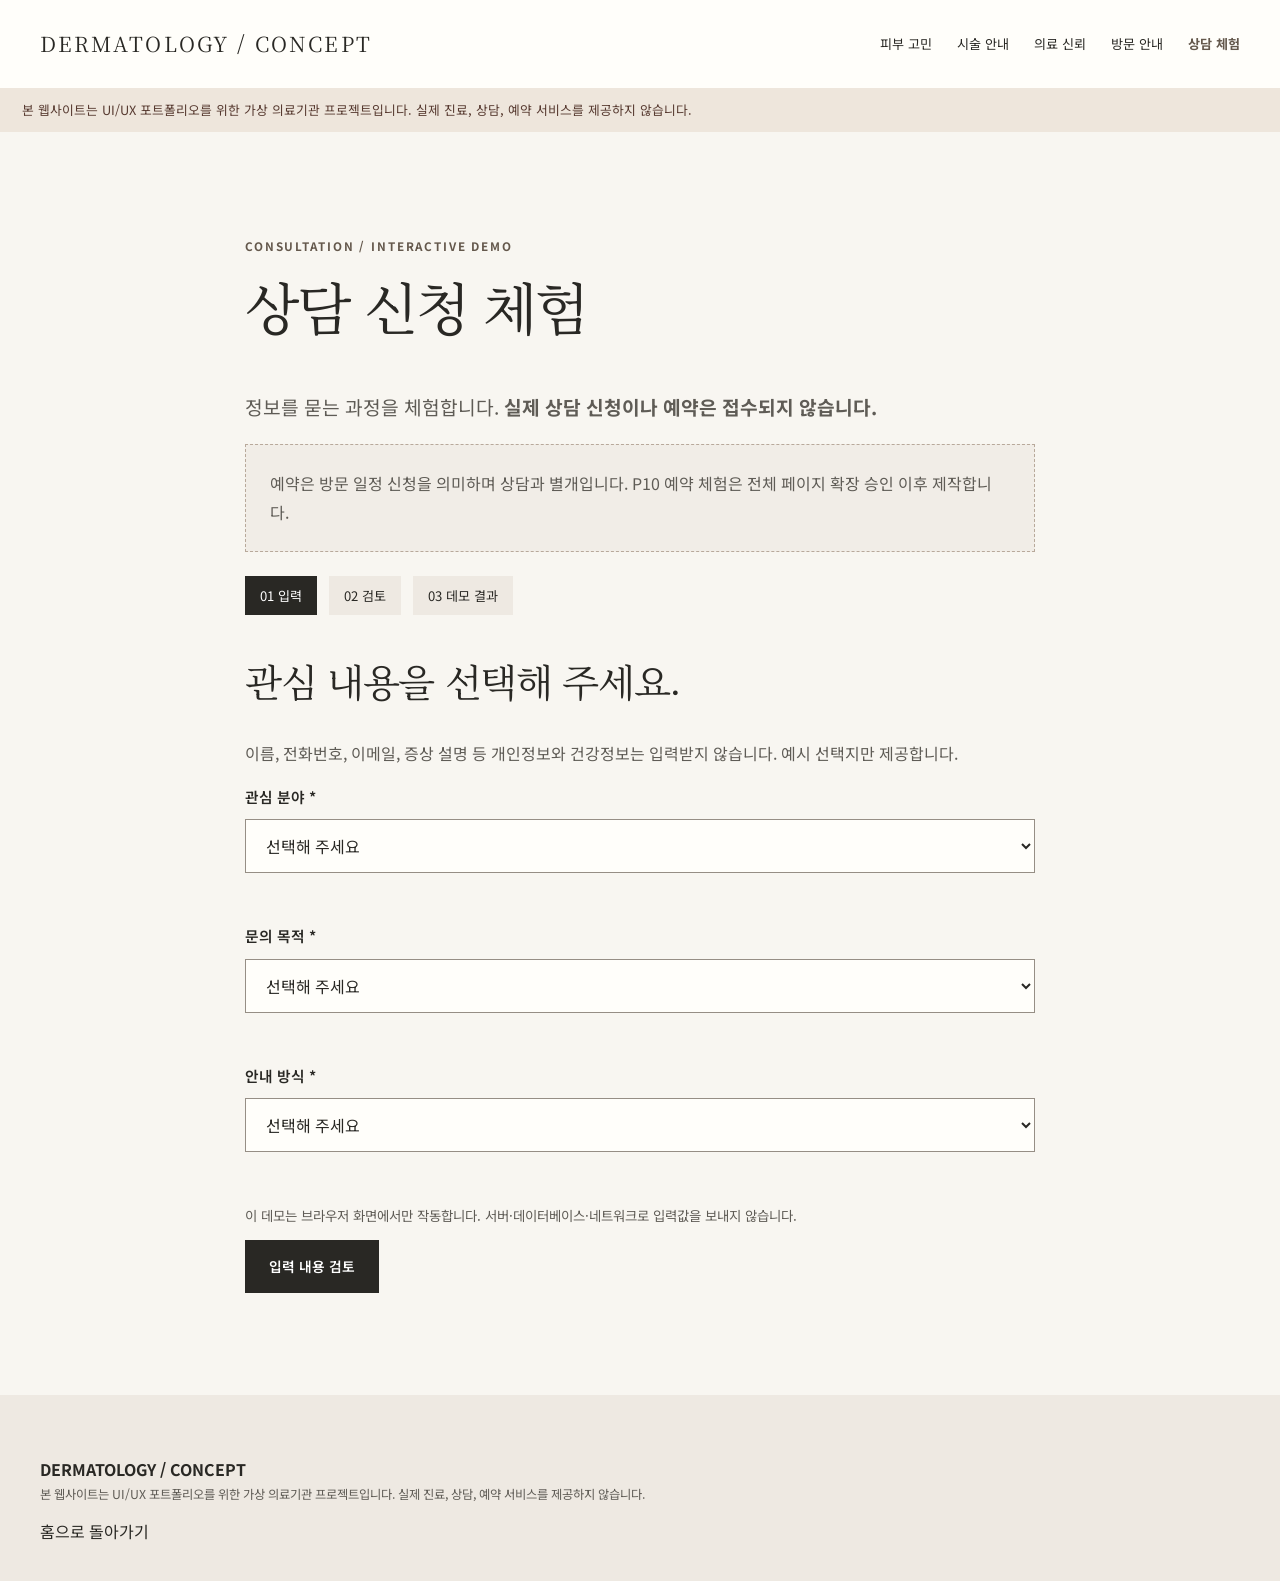
==== pages/consultation.html @ d123d35b "Add files via upload" ====
<!doctype html><html lang="ko"><head><meta charset="utf-8"><meta name="viewport" content="width=device-width,initial-scale=1"><meta name="description" content="실제 개인정보를 수집하지 않는 가상 피부과 상담 신청 UX 데모."><title>상담 신청 체험 | Dermatology Concept</title><link rel="stylesheet" href="../styles/tokens.css"><link rel="stylesheet" href="../styles/base.css"><link rel="stylesheet" href="../styles/components.css"><link rel="stylesheet" href="../styles/responsive.css"></head><body><a class="sr-only" href="#main">본문 바로가기</a><header class="site-header"><div class="container header-inner"><a class="wordmark" href="../index.html">DERMATOLOGY / CONCEPT</a><button class="menu-toggle" aria-expanded="false" aria-controls="main-nav">메뉴</button><nav id="main-nav" class="nav-list" aria-label="주 메뉴"><a href="../index.html#concerns">피부 고민</a><a href="../index.html#treatments">시술 안내</a><a href="treatment.html">의료 신뢰</a><a href="../index.html#visit">방문 안내</a><a href="consultation.html" aria-current="page">상담 체험</a></nav></div></header><div class="disclosure">본 웹사이트는 UI/UX 포트폴리오를 위한 가상 의료기관 프로젝트입니다. 실제 진료, 상담, 예약 서비스를 제공하지 않습니다.</div><main id="main"><section class="section"><div class="container form-shell"><p class="eyebrow">Consultation / Interactive demo</p><h1 id="flow-heading" tabindex="-1">상담 신청 체험</h1><p class="lead">정보를 묻는 과정을 체험합니다. <strong>실제 상담 신청이나 예약은 접수되지 않습니다.</strong></p><div class="placeholder" id="reservation-note">예약은 방문 일정 신청을 의미하며 상담과 별개입니다. P10 예약 체험은 전체 페이지 확장 승인 이후 제작합니다.</div><div class="progress" aria-label="진행 단계"><span data-progress class="active">01 입력</span><span data-progress>02 검토</span><span data-progress>03 데모 결과</span></div>
<section id="step-input" aria-labelledby="input-title"><h2 id="input-title">관심 내용을 선택해 주세요.</h2><p>이름, 전화번호, 이메일, 증상 설명 등 개인정보와 건강정보는 입력받지 않습니다. 예시 선택지만 제공합니다.</p><div id="form-alert" class="form-alert hidden" role="alert">필수 선택 항목을 확인해 주세요. 입력 오류를 수정한 후 다시 검토할 수 있습니다.</div><form id="demo-form" novalidate><div class="field"><label for="concern">관심 분야 <span aria-hidden="true">*</span></label><select id="concern" name="concern" required aria-describedby="error-concern"><option value="">선택해 주세요</option><option value="texture">피부 결에 대한 일반 정보</option><option value="tone">피부 톤에 대한 일반 정보</option><option value="care">관리 절차에 대한 일반 정보</option></select><span class="field-error" id="error-concern" aria-live="polite"></span></div><div class="field"><label for="goal">문의 목적 <span aria-hidden="true">*</span></label><select id="goal" name="goal" required aria-describedby="error-goal"><option value="">선택해 주세요</option><option value="information">정보 탐색</option><option value="process">진행 절차 이해</option><option value="comparison">안내 내용 비교</option></select><span class="field-error" id="error-goal" aria-live="polite"></span></div><div class="field"><label for="channel">안내 방식 <span aria-hidden="true">*</span></label><select id="channel" name="channel" required aria-describedby="error-channel"><option value="">선택해 주세요</option><option value="onscreen">화면 내 안내 예시</option><option value="checklist">체크리스트 예시</option></select><span class="field-error" id="error-channel" aria-live="polite"></span></div><p class="note">이 데모는 브라우저 화면에서만 작동합니다. 서버·데이터베이스·네트워크로 입력값을 보내지 않습니다.</p><button class="btn" type="submit">입력 내용 검토</button></form></section>
<section id="step-review" class="hidden" aria-labelledby="review-title"><h2 id="review-title">입력 내용 검토</h2><p>아래 선택값을 확인해 주세요. 실제 전송이나 접수는 이루어지지 않습니다.</p><dl><div class="review-row"><dt>관심 분야</dt><dd id="review-concern"></dd></div><div class="review-row"><dt>문의 목적</dt><dd id="review-goal"></dd></div><div class="review-row"><dt>안내 방식</dt><dd id="review-channel"></dd></div></dl><div class="button-row"><button class="btn btn-outline" type="button" id="edit">입력 수정</button><button class="btn" type="button" id="complete">데모 결과 보기</button></div></section>
<section id="step-result" class="hidden" aria-labelledby="result-title"><div class="status-result"><p class="eyebrow">Demo complete / Not submitted</p><h2 id="result-title">상담 신청 흐름 체험이 완료되었습니다.</h2><p><strong>실제 상담이나 예약은 접수되지 않았습니다.</strong> 입력한 예시 선택값은 저장하거나 전송하지 않았습니다.</p><div class="button-row"><button class="btn btn-outline" type="button" id="retry">다시 체험하기</button><a class="btn" href="treatment.html#faq">시술 정보 FAQ 보기</a></div></div></section></div></section></main><footer class="site-footer"><div class="container"><strong>DERMATOLOGY / CONCEPT</strong><p class="legal">본 웹사이트는 UI/UX 포트폴리오를 위한 가상 의료기관 프로젝트입니다. 실제 진료, 상담, 예약 서비스를 제공하지 않습니다.</p><a href="../index.html">홈으로 돌아가기</a></div></footer><script src="../scripts/navigation.js" defer></script><script src="../scripts/consultation-demo.js" defer></script></body></html>
---- styles/tokens.css ----
/* UX-001 design system v0.2 — proposal, not approved brand tokens */
:root{--ivory:#f8f6f1;--paper:#fffefa;--warm:#eee9e2;--taupe:#b7a99a;--ink:#292824;--muted:#5f5c56;--accent:#64584c;--line:#dcd5cb;--error:#8d352f;--success:#345c48;--focus:#255c83;--font-body:'Noto Sans KR','Apple SD Gothic Neo','Malgun Gothic',sans-serif;--font-display:'Noto Serif KR','Nanum Myeongjo',serif;--s1:4px;--s2:8px;--s3:12px;--s4:16px;--s6:24px;--s8:32px;--s12:48px;--s16:64px;--s24:96px;--container:1200px;--radius:3px;--shadow:0 15px 45px #2928240a}
---- styles/base.css ----
@import url('https://fonts.googleapis.com/css2?family=Noto+Sans+KR:wght@400;500;600;700&family=Noto+Serif+KR:wght@400;500&display=swap');
*,*::before,*::after{box-sizing:border-box}html{scroll-behavior:smooth}body{margin:0;background:var(--ivory);color:var(--ink);font:400 16px/1.8 var(--font-body);overflow-wrap:anywhere}img{max-width:100%;height:auto}a{color:inherit;text-decoration:none}a:hover{text-decoration:underline}button,input,select{font:inherit}button{cursor:pointer}button:disabled{opacity:.45;cursor:not-allowed}h1,h2,h3,p{margin-top:0}h1,h2{font-family:var(--font-display);font-weight:400;line-height:1.35;letter-spacing:-.035em}h1{font-size:clamp(2.4rem,4.4vw,4.6rem)}h2{font-size:clamp(1.9rem,3vw,3.1rem)}h3{font-size:1.18rem}p{color:var(--muted)}:focus-visible{outline:3px solid var(--focus);outline-offset:4px}.sr-only{position:absolute;width:1px;height:1px;overflow:hidden;clip:rect(0,0,0,0);white-space:nowrap}.container{width:min(calc(100% - 64px),var(--container));margin-inline:auto}.section{padding:clamp(68px,8vw,120px) 0}.eyebrow{font-size:.73rem;letter-spacing:.16em;text-transform:uppercase;color:var(--accent);font-weight:700}.lead{font-size:clamp(1rem,1.5vw,1.2rem);max-width:58ch}.note{font-size:.84rem}.legal{font-size:.77rem;line-height:1.7}.muted{color:var(--muted)}.disclosure{background:#eee6dc;color:#573a30;padding:12px 22px;font-size:.8rem;line-height:1.6}.site-footer{background:var(--warm);padding:60px 0 35px}.site-footer .footer-inner{display:grid;grid-template-columns:1fr 1fr;gap:32px}.site-footer nav{display:flex;flex-wrap:wrap;gap:14px;align-content:start}.site-footer small{grid-column:1/-1;color:var(--muted)}
---- styles/components.css ----
.site-header{background:var(--paper);position:relative;z-index:5}.header-inner{min-height:88px;display:flex;align-items:center;justify-content:space-between;gap:24px}.wordmark{font-family:var(--font-display);font-size:1.3rem;letter-spacing:.1em}.nav-list{display:flex;align-items:center;gap:25px}.nav-list a{font-size:.82rem;white-space:nowrap}.nav-list a:last-child{color:var(--accent);font-weight:700}.menu-toggle{display:none;border:1px solid var(--line);padding:9px 15px;background:transparent}.button-row{display:flex;flex-wrap:wrap;gap:12px}.btn{display:inline-flex;align-items:center;justify-content:center;min-height:50px;padding:13px 23px;background:var(--ink);border:1px solid var(--ink);color:white;font-size:.86rem;font-weight:600;text-align:center;transition:background .2s}.btn:hover{background:var(--accent);color:white;text-decoration:none}.btn-outline{background:transparent;color:var(--ink)}.btn-outline:hover{background:var(--warm);color:var(--ink)}.btn-text{background:none;color:var(--ink);border:0;border-bottom:1px solid var(--ink);padding:8px 0;min-height:0}.hero{padding:90px 0 80px}.hero-grid{display:grid;grid-template-columns:1fr 1.03fr;align-items:center;gap:clamp(30px,6vw,100px)}.hero p{max-width:48ch}.editorial{min-height:490px;background:linear-gradient(140deg,#ddd5c9 0%,#eee9e1 50%,#c8b9a9 100%);position:relative;overflow:hidden}.editorial::before{content:'';position:absolute;width:55%;height:80%;left:27%;bottom:-23%;border-radius:50% 50% 0 0;background:linear-gradient(125deg,#c7b5a5,#f3e8d8);filter:blur(3px)}.editorial::after{content:'IMAGE CONCEPT · NOT FINAL';position:absolute;bottom:20px;left:22px;letter-spacing:.14em;font-size:10px;color:#5e544b}.editorial-small{min-height:240px}.grid-3{display:grid;grid-template-columns:repeat(3,minmax(0,1fr));gap:22px}.card{background:var(--paper);padding:36px 30px;min-height:235px;border:1px solid var(--line)}.card .index{font-size:.72rem;color:var(--accent);letter-spacing:.1em}.card h3{font-family:var(--font-display);font-size:1.35rem;font-weight:400;margin:25px 0 10px}.card a{font-size:.84rem;border-bottom:1px solid currentColor}.split{display:grid;grid-template-columns:1fr 1fr;gap:70px;align-items:center}.tone{background:var(--warm)}.thin-rule{border:0;border-top:1px solid var(--line);margin:0}.medical-layout{display:grid;grid-template-columns:minmax(0,1fr) 250px;gap:60px;align-items:start}.medical-section{padding:38px 0;border-bottom:1px solid var(--line)}.medical-section h2{font-size:clamp(1.6rem,2.4vw,2.1rem)}.medical-section p{max-width:72ch}.medical-aside{position:sticky;top:24px;padding:28px;background:var(--warm)}.medical-aside a{display:block;font-size:.82rem;padding:6px 0}.risk{border-left:4px solid var(--error);padding:18px 24px;background:#f4e9e5}.placeholder{border:1px dashed #b8a99b;background:#f1ede7;padding:24px;color:var(--muted)}.faq-item{border-bottom:1px solid var(--line)}.faq-item summary{cursor:pointer;padding:20px 0;font-weight:600}.faq-item p{padding-bottom:20px}.form-shell{max-width:790px;margin:auto}.progress{display:flex;gap:12px;flex-wrap:wrap;margin:24px 0 40px}.progress span{font-size:.82rem;padding:8px 15px;background:var(--warm)}.progress .active{background:var(--ink);color:white}.field{display:grid;gap:9px;margin-bottom:25px}.field label{font-size:.92rem;font-weight:600}.field select{width:100%;min-height:54px;padding:12px 16px;border:1px solid #968e85;background:var(--paper);color:var(--ink)}.field select[aria-invalid=true]{border:2px solid var(--error)}.field-error{color:var(--error);font-size:.84rem;min-height:1.2em}.form-alert{padding:16px 20px;border-left:4px solid var(--error);background:#f6eae6;color:#632f29;margin-bottom:25px}.review-row{display:grid;grid-template-columns:140px 1fr;gap:20px;padding:18px 0;border-bottom:1px solid var(--line)}.review-row dt{color:var(--muted)}.review-row dd{margin:0;font-weight:600}.status-result{padding:36px;background:var(--paper);border:1px solid var(--line)}.hidden{display:none!important}
---- styles/responsive.css ----
@media(max-width:1050px){.nav-list{gap:12px}.nav-list a{font-size:.74rem}.hero-grid{gap:35px}.medical-layout{grid-template-columns:minmax(0,1fr) 210px;gap:30px}}@media(max-width:800px){.menu-toggle{display:block}.nav-list{display:none;position:absolute;left:0;right:0;top:100%;padding:20px max(24px,5vw) 30px;background:var(--paper);box-shadow:var(--shadow);flex-direction:column;align-items:stretch;gap:0}.nav-list.is-open{display:flex}.nav-list a{font-size:1rem;padding:12px 0;border-bottom:1px solid var(--line)}.header-inner{min-height:72px}.hero-grid,.split{grid-template-columns:1fr;gap:35px}.hero{padding:65px 0}.editorial{min-height:350px}.grid-3{grid-template-columns:1fr 1fr}.medical-layout{grid-template-columns:1fr}.medical-aside{position:static;order:-1}.site-footer .footer-inner{grid-template-columns:1fr}}@media(max-width:500px){.container{width:calc(100% - 40px)}.section{padding:65px 0}.hero{padding:48px 0}.editorial{min-height:270px}.grid-3{grid-template-columns:1fr}.card{min-height:0;padding:28px 24px}.button-row{flex-direction:column;align-items:stretch}.button-row .btn{width:100%}.review-row{grid-template-columns:1fr;gap:3px}.site-footer{padding:48px 0 30px}.wordmark{font-size:1.03rem}.medical-section{padding:30px 0}.disclosure{padding:12px 20px}}@media(max-width:350px){.container{width:calc(100% - 32px)}.wordmark{font-size:.93rem}.btn{padding:12px 14px}}@media(prefers-reduced-motion:reduce){html{scroll-behavior:auto}*{transition:none!important}}
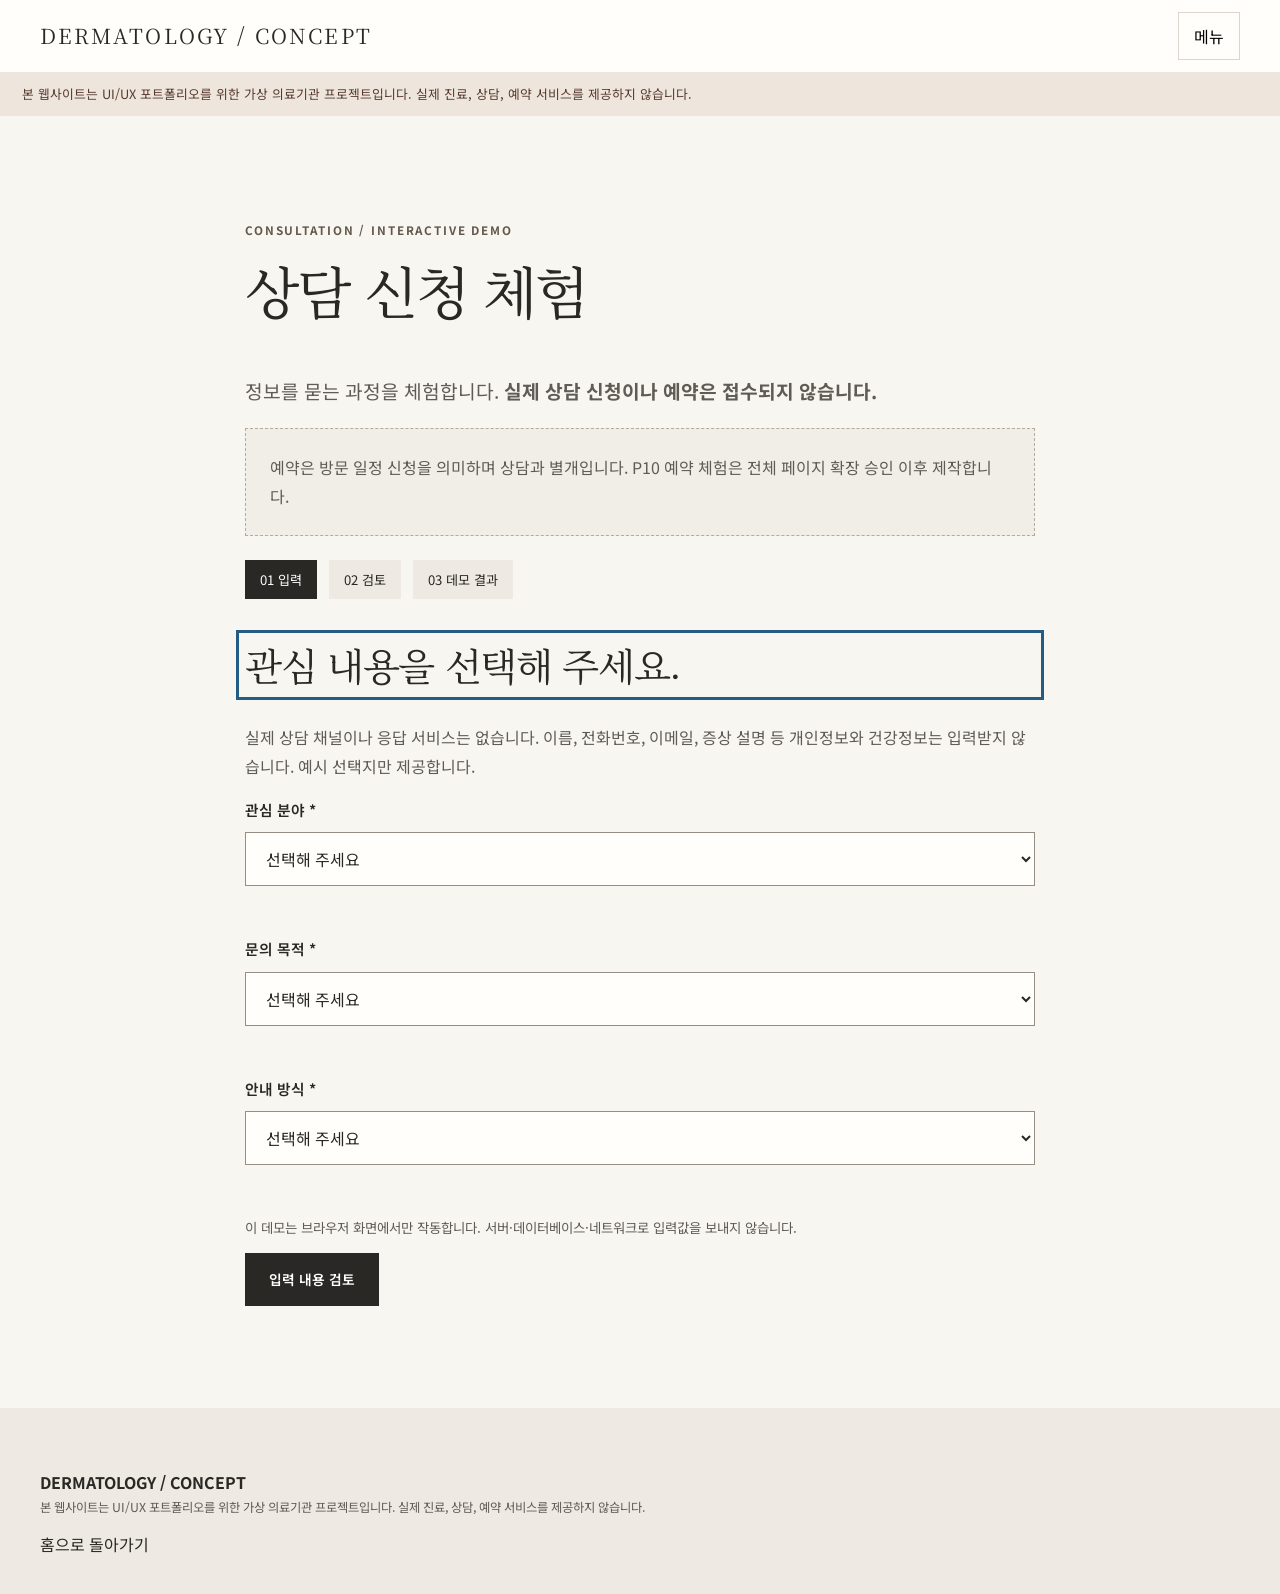
==== commit c8687e59: "UX-001-R04: v0.2.1 responsive and accessible design prototype" ====
--- a/pages/consultation.html
+++ b/pages/consultation.html
@@ -1,4 +1,4 @@
-<!doctype html><html lang="ko"><head><meta charset="utf-8"><meta name="viewport" content="width=device-width,initial-scale=1"><meta name="description" content="실제 개인정보를 수집하지 않는 가상 피부과 상담 신청 UX 데모."><title>상담 신청 체험 | Dermatology Concept</title><link rel="stylesheet" href="../styles/tokens.css"><link rel="stylesheet" href="../styles/base.css"><link rel="stylesheet" href="../styles/components.css"><link rel="stylesheet" href="../styles/responsive.css"></head><body><a class="sr-only" href="#main">본문 바로가기</a><header class="site-header"><div class="container header-inner"><a class="wordmark" href="../index.html">DERMATOLOGY / CONCEPT</a><button class="menu-toggle" aria-expanded="false" aria-controls="main-nav">메뉴</button><nav id="main-nav" class="nav-list" aria-label="주 메뉴"><a href="../index.html#concerns">피부 고민</a><a href="../index.html#treatments">시술 안내</a><a href="treatment.html">의료 신뢰</a><a href="../index.html#visit">방문 안내</a><a href="consultation.html" aria-current="page">상담 체험</a></nav></div></header><div class="disclosure">본 웹사이트는 UI/UX 포트폴리오를 위한 가상 의료기관 프로젝트입니다. 실제 진료, 상담, 예약 서비스를 제공하지 않습니다.</div><main id="main"><section class="section"><div class="container form-shell"><p class="eyebrow">Consultation / Interactive demo</p><h1 id="flow-heading" tabindex="-1">상담 신청 체험</h1><p class="lead">정보를 묻는 과정을 체험합니다. <strong>실제 상담 신청이나 예약은 접수되지 않습니다.</strong></p><div class="placeholder" id="reservation-note">예약은 방문 일정 신청을 의미하며 상담과 별개입니다. P10 예약 체험은 전체 페이지 확장 승인 이후 제작합니다.</div><div class="progress" aria-label="진행 단계"><span data-progress class="active">01 입력</span><span data-progress>02 검토</span><span data-progress>03 데모 결과</span></div>
-<section id="step-input" aria-labelledby="input-title"><h2 id="input-title">관심 내용을 선택해 주세요.</h2><p>이름, 전화번호, 이메일, 증상 설명 등 개인정보와 건강정보는 입력받지 않습니다. 예시 선택지만 제공합니다.</p><div id="form-alert" class="form-alert hidden" role="alert">필수 선택 항목을 확인해 주세요. 입력 오류를 수정한 후 다시 검토할 수 있습니다.</div><form id="demo-form" novalidate><div class="field"><label for="concern">관심 분야 <span aria-hidden="true">*</span></label><select id="concern" name="concern" required aria-describedby="error-concern"><option value="">선택해 주세요</option><option value="texture">피부 결에 대한 일반 정보</option><option value="tone">피부 톤에 대한 일반 정보</option><option value="care">관리 절차에 대한 일반 정보</option></select><span class="field-error" id="error-concern" aria-live="polite"></span></div><div class="field"><label for="goal">문의 목적 <span aria-hidden="true">*</span></label><select id="goal" name="goal" required aria-describedby="error-goal"><option value="">선택해 주세요</option><option value="information">정보 탐색</option><option value="process">진행 절차 이해</option><option value="comparison">안내 내용 비교</option></select><span class="field-error" id="error-goal" aria-live="polite"></span></div><div class="field"><label for="channel">안내 방식 <span aria-hidden="true">*</span></label><select id="channel" name="channel" required aria-describedby="error-channel"><option value="">선택해 주세요</option><option value="onscreen">화면 내 안내 예시</option><option value="checklist">체크리스트 예시</option></select><span class="field-error" id="error-channel" aria-live="polite"></span></div><p class="note">이 데모는 브라우저 화면에서만 작동합니다. 서버·데이터베이스·네트워크로 입력값을 보내지 않습니다.</p><button class="btn" type="submit">입력 내용 검토</button></form></section>
-<section id="step-review" class="hidden" aria-labelledby="review-title"><h2 id="review-title">입력 내용 검토</h2><p>아래 선택값을 확인해 주세요. 실제 전송이나 접수는 이루어지지 않습니다.</p><dl><div class="review-row"><dt>관심 분야</dt><dd id="review-concern"></dd></div><div class="review-row"><dt>문의 목적</dt><dd id="review-goal"></dd></div><div class="review-row"><dt>안내 방식</dt><dd id="review-channel"></dd></div></dl><div class="button-row"><button class="btn btn-outline" type="button" id="edit">입력 수정</button><button class="btn" type="button" id="complete">데모 결과 보기</button></div></section>
-<section id="step-result" class="hidden" aria-labelledby="result-title"><div class="status-result"><p class="eyebrow">Demo complete / Not submitted</p><h2 id="result-title">상담 신청 흐름 체험이 완료되었습니다.</h2><p><strong>실제 상담이나 예약은 접수되지 않았습니다.</strong> 입력한 예시 선택값은 저장하거나 전송하지 않았습니다.</p><div class="button-row"><button class="btn btn-outline" type="button" id="retry">다시 체험하기</button><a class="btn" href="treatment.html#faq">시술 정보 FAQ 보기</a></div></div></section></div></section></main><footer class="site-footer"><div class="container"><strong>DERMATOLOGY / CONCEPT</strong><p class="legal">본 웹사이트는 UI/UX 포트폴리오를 위한 가상 의료기관 프로젝트입니다. 실제 진료, 상담, 예약 서비스를 제공하지 않습니다.</p><a href="../index.html">홈으로 돌아가기</a></div></footer><script src="../scripts/navigation.js" defer></script><script src="../scripts/consultation-demo.js" defer></script></body></html>
+<!doctype html><html lang="ko"><head><meta charset="utf-8"><meta name="viewport" content="width=device-width,initial-scale=1"><meta name="description" content="실제 개인정보를 수집하지 않는 가상 피부과 상담 신청 UX 데모."><title>상담 신청 체험 | Dermatology Concept</title><link rel="stylesheet" href="../styles/tokens.css"><link rel="stylesheet" href="../styles/base.css"><link rel="stylesheet" href="../styles/components.css"><link rel="stylesheet" href="../styles/responsive.css"></head><body><a class="sr-only" href="#main">본문 바로가기</a><header class="site-header"><div class="container header-inner"><a class="wordmark" href="../index.html">DERMATOLOGY / CONCEPT</a><button class="menu-toggle" type="button" aria-expanded="false" aria-controls="main-nav" aria-label="전체 메뉴 열기 또는 닫기">메뉴</button><nav id="main-nav" class="nav-list" aria-label="주 메뉴"><a href="../index.html#concerns">피부 고민</a><a href="../index.html#treatments">시술 안내</a><a href="treatment.html">의료 신뢰</a><a href="../index.html#visit">방문 안내</a><a href="consultation.html" aria-current="page">상담 체험</a></nav></div></header><div class="disclosure">본 웹사이트는 UI/UX 포트폴리오를 위한 가상 의료기관 프로젝트입니다. 실제 진료, 상담, 예약 서비스를 제공하지 않습니다.</div><main id="main"><section class="section"><div class="container form-shell"><p class="eyebrow">Consultation / Interactive demo</p><h1 id="flow-heading" tabindex="-1">상담 신청 체험</h1><p class="lead">정보를 묻는 과정을 체험합니다. <strong>실제 상담 신청이나 예약은 접수되지 않습니다.</strong></p><div class="placeholder" id="reservation-note">예약은 방문 일정 신청을 의미하며 상담과 별개입니다. P10 예약 체험은 전체 페이지 확장 승인 이후 제작합니다.</div><div class="progress" aria-label="진행 단계"><span data-progress class="active">01 입력</span><span data-progress>02 검토</span><span data-progress>03 데모 결과</span></div>
+<section id="step-input" aria-labelledby="input-title"><h2 id="input-title" tabindex="-1">관심 내용을 선택해 주세요.</h2><p>실제 상담 채널이나 응답 서비스는 없습니다. 이름, 전화번호, 이메일, 증상 설명 등 개인정보와 건강정보는 입력받지 않습니다. 예시 선택지만 제공합니다.</p><div id="form-alert" class="form-alert hidden" role="alert">필수 선택 항목을 확인해 주세요. 입력 오류를 수정한 후 다시 검토할 수 있습니다.</div><form id="demo-form" novalidate><div class="field"><label for="concern">관심 분야 <span aria-hidden="true">*</span></label><select id="concern" name="concern" required aria-describedby="error-concern"><option value="">선택해 주세요</option><option value="texture">피부 결에 대한 일반 정보</option><option value="tone">피부 톤에 대한 일반 정보</option><option value="care">관리 절차에 대한 일반 정보</option></select><span class="field-error" id="error-concern" aria-live="polite"></span></div><div class="field"><label for="goal">문의 목적 <span aria-hidden="true">*</span></label><select id="goal" name="goal" required aria-describedby="error-goal"><option value="">선택해 주세요</option><option value="information">정보 탐색</option><option value="process">진행 절차 이해</option><option value="comparison">안내 내용 비교</option></select><span class="field-error" id="error-goal" aria-live="polite"></span></div><div class="field"><label for="channel">안내 방식 <span aria-hidden="true">*</span></label><select id="channel" name="channel" required aria-describedby="error-channel"><option value="">선택해 주세요</option><option value="onscreen">화면 내 안내 예시</option><option value="checklist">체크리스트 예시</option></select><span class="field-error" id="error-channel" aria-live="polite"></span></div><p class="note">이 데모는 브라우저 화면에서만 작동합니다. 서버·데이터베이스·네트워크로 입력값을 보내지 않습니다.</p><button class="btn" type="submit">입력 내용 검토</button></form></section>
+<section id="step-review" class="hidden" aria-labelledby="review-title"><h2 id="review-title" tabindex="-1">입력 내용 검토</h2><p>아래 선택값을 확인해 주세요. 실제 전송이나 접수는 이루어지지 않습니다.</p><dl><div class="review-row"><dt>관심 분야</dt><dd id="review-concern"></dd></div><div class="review-row"><dt>문의 목적</dt><dd id="review-goal"></dd></div><div class="review-row"><dt>안내 방식</dt><dd id="review-channel"></dd></div></dl><div class="button-row"><button class="btn btn-outline" type="button" id="edit">입력 수정</button><button class="btn" type="button" id="complete">데모 결과 보기</button></div></section>
+<section id="step-result" class="hidden" aria-labelledby="result-title"><div class="status-result"><p class="eyebrow">Demo complete / Not submitted</p><h2 id="result-title" tabindex="-1">상담 신청 흐름 체험이 완료되었습니다.</h2><p><strong>실제 상담이나 예약은 접수되지 않았습니다.</strong> 입력한 예시 선택값은 저장하거나 전송하지 않았습니다.</p><div class="button-row"><button class="btn btn-outline" type="button" id="retry">다시 체험하기</button><a class="btn" href="treatment.html#faq">시술 정보 FAQ 보기</a></div></div></section></div></section></main><footer class="site-footer"><div class="container"><strong>DERMATOLOGY / CONCEPT</strong><p class="legal">본 웹사이트는 UI/UX 포트폴리오를 위한 가상 의료기관 프로젝트입니다. 실제 진료, 상담, 예약 서비스를 제공하지 않습니다.</p><a href="../index.html">홈으로 돌아가기</a></div></footer><script src="../scripts/navigation.js" defer></script><script src="../scripts/consultation-demo.js" defer></script></body></html>
--- a/styles/components.css
+++ b/styles/components.css
@@ -1 +1,18 @@
 .site-header{background:var(--paper);position:relative;z-index:5}.header-inner{min-height:88px;display:flex;align-items:center;justify-content:space-between;gap:24px}.wordmark{font-family:var(--font-display);font-size:1.3rem;letter-spacing:.1em}.nav-list{display:flex;align-items:center;gap:25px}.nav-list a{font-size:.82rem;white-space:nowrap}.nav-list a:last-child{color:var(--accent);font-weight:700}.menu-toggle{display:none;border:1px solid var(--line);padding:9px 15px;background:transparent}.button-row{display:flex;flex-wrap:wrap;gap:12px}.btn{display:inline-flex;align-items:center;justify-content:center;min-height:50px;padding:13px 23px;background:var(--ink);border:1px solid var(--ink);color:white;font-size:.86rem;font-weight:600;text-align:center;transition:background .2s}.btn:hover{background:var(--accent);color:white;text-decoration:none}.btn-outline{background:transparent;color:var(--ink)}.btn-outline:hover{background:var(--warm);color:var(--ink)}.btn-text{background:none;color:var(--ink);border:0;border-bottom:1px solid var(--ink);padding:8px 0;min-height:0}.hero{padding:90px 0 80px}.hero-grid{display:grid;grid-template-columns:1fr 1.03fr;align-items:center;gap:clamp(30px,6vw,100px)}.hero p{max-width:48ch}.editorial{min-height:490px;background:linear-gradient(140deg,#ddd5c9 0%,#eee9e1 50%,#c8b9a9 100%);position:relative;overflow:hidden}.editorial::before{content:'';position:absolute;width:55%;height:80%;left:27%;bottom:-23%;border-radius:50% 50% 0 0;background:linear-gradient(125deg,#c7b5a5,#f3e8d8);filter:blur(3px)}.editorial::after{content:'IMAGE CONCEPT · NOT FINAL';position:absolute;bottom:20px;left:22px;letter-spacing:.14em;font-size:10px;color:#5e544b}.editorial-small{min-height:240px}.grid-3{display:grid;grid-template-columns:repeat(3,minmax(0,1fr));gap:22px}.card{background:var(--paper);padding:36px 30px;min-height:235px;border:1px solid var(--line)}.card .index{font-size:.72rem;color:var(--accent);letter-spacing:.1em}.card h3{font-family:var(--font-display);font-size:1.35rem;font-weight:400;margin:25px 0 10px}.card a{font-size:.84rem;border-bottom:1px solid currentColor}.split{display:grid;grid-template-columns:1fr 1fr;gap:70px;align-items:center}.tone{background:var(--warm)}.thin-rule{border:0;border-top:1px solid var(--line);margin:0}.medical-layout{display:grid;grid-template-columns:minmax(0,1fr) 250px;gap:60px;align-items:start}.medical-section{padding:38px 0;border-bottom:1px solid var(--line)}.medical-section h2{font-size:clamp(1.6rem,2.4vw,2.1rem)}.medical-section p{max-width:72ch}.medical-aside{position:sticky;top:24px;padding:28px;background:var(--warm)}.medical-aside a{display:block;font-size:.82rem;padding:6px 0}.risk{border-left:4px solid var(--error);padding:18px 24px;background:#f4e9e5}.placeholder{border:1px dashed #b8a99b;background:#f1ede7;padding:24px;color:var(--muted)}.faq-item{border-bottom:1px solid var(--line)}.faq-item summary{cursor:pointer;padding:20px 0;font-weight:600}.faq-item p{padding-bottom:20px}.form-shell{max-width:790px;margin:auto}.progress{display:flex;gap:12px;flex-wrap:wrap;margin:24px 0 40px}.progress span{font-size:.82rem;padding:8px 15px;background:var(--warm)}.progress .active{background:var(--ink);color:white}.field{display:grid;gap:9px;margin-bottom:25px}.field label{font-size:.92rem;font-weight:600}.field select{width:100%;min-height:54px;padding:12px 16px;border:1px solid #968e85;background:var(--paper);color:var(--ink)}.field select[aria-invalid=true]{border:2px solid var(--error)}.field-error{color:var(--error);font-size:.84rem;min-height:1.2em}.form-alert{padding:16px 20px;border-left:4px solid var(--error);background:#f6eae6;color:#632f29;margin-bottom:25px}.review-row{display:grid;grid-template-columns:140px 1fr;gap:20px;padding:18px 0;border-bottom:1px solid var(--line)}.review-row dt{color:var(--muted)}.review-row dd{margin:0;font-weight:600}.status-result{padding:36px;background:var(--paper);border:1px solid var(--line)}.hidden{display:none!important}
+
+/* R04 v0.2.1: editable original editorial assets; not actual clinic or treatment photos. */
+.editorial-photo{position:relative;margin:0;min-width:0;overflow:hidden;background:var(--warm);aspect-ratio:1.05}
+.editorial-photo img{display:block;width:100%;height:100%;object-fit:cover}
+.editorial-photo figcaption{position:absolute;right:16px;bottom:14px;left:16px;padding:8px 10px;background:rgba(255,254,250,.9);font-size:.69rem;line-height:1.45;color:var(--ink)}
+.editorial-photo--wide{aspect-ratio:2.4}
+[id^="step-"]>h2:focus{outline:3px solid var(--focus);outline-offset:6px}
+@media(max-width:800px){.editorial-photo{aspect-ratio:1.25}.editorial-photo--wide{aspect-ratio:1.8}}
+@media(max-width:500px){.editorial-photo{aspect-ratio:1}.editorial-photo--wide{aspect-ratio:1.4}.editorial-photo figcaption{font-size:.65rem}}
+/* Explicit sizing for interactive elements in the preview browser and CSS embedding. */
+.btn{box-sizing:border-box}
+
+/* Desktop hero preserves Korean word boundaries. */
+.hero h1{font-size:clamp(2.35rem,3.3vw,3.3rem);word-break:keep-all}
+.trust-grid{display:grid;grid-template-columns:minmax(0,1.2fr) minmax(0,.8fr);gap:clamp(30px,5vw,80px);align-items:center}
+.trust-grid .editorial-photo{aspect-ratio:1.35}
+@media(max-width:800px){.trust-grid{grid-template-columns:minmax(0,1fr)}.trust-grid .editorial-photo{aspect-ratio:1.8}}
--- a/styles/responsive.css
+++ b/styles/responsive.css
@@ -1 +1,11 @@
 @media(max-width:1050px){.nav-list{gap:12px}.nav-list a{font-size:.74rem}.hero-grid{gap:35px}.medical-layout{grid-template-columns:minmax(0,1fr) 210px;gap:30px}}@media(max-width:800px){.menu-toggle{display:block}.nav-list{display:none;position:absolute;left:0;right:0;top:100%;padding:20px max(24px,5vw) 30px;background:var(--paper);box-shadow:var(--shadow);flex-direction:column;align-items:stretch;gap:0}.nav-list.is-open{display:flex}.nav-list a{font-size:1rem;padding:12px 0;border-bottom:1px solid var(--line)}.header-inner{min-height:72px}.hero-grid,.split{grid-template-columns:1fr;gap:35px}.hero{padding:65px 0}.editorial{min-height:350px}.grid-3{grid-template-columns:1fr 1fr}.medical-layout{grid-template-columns:1fr}.medical-aside{position:static;order:-1}.site-footer .footer-inner{grid-template-columns:1fr}}@media(max-width:500px){.container{width:calc(100% - 40px)}.section{padding:65px 0}.hero{padding:48px 0}.editorial{min-height:270px}.grid-3{grid-template-columns:1fr}.card{min-height:0;padding:28px 24px}.button-row{flex-direction:column;align-items:stretch}.button-row .btn{width:100%}.review-row{grid-template-columns:1fr;gap:3px}.site-footer{padding:48px 0 30px}.wordmark{font-size:1.03rem}.medical-section{padding:30px 0}.disclosure{padding:12px 20px}}@media(max-width:350px){.container{width:calc(100% - 32px)}.wordmark{font-size:.93rem}.btn{padding:12px 14px}}@media(prefers-reduced-motion:reduce){html{scroll-behavior:auto}*{transition:none!important}}
+
+/* Narrow reflow: prevent the long English draft wordmark from forcing horizontal scroll. */
+.wordmark{overflow-wrap:anywhere;min-width:0}
+.header-inner{min-width:0}
+@media(max-width:430px){.header-inner{gap:10px}.menu-toggle{flex-shrink:0;min-width:64px;min-height:44px}.wordmark{font-size:clamp(.73rem,3.55vw,1rem);letter-spacing:.025em}}
+@media(max-width:350px){.nav-list{max-height:calc(100dvh - 68px);overflow-y:auto}.progress{gap:5px}.progress span{font-size:.72rem;padding:8px 7px}}
+@media(max-width:800px){.hero-grid,.split,.medical-layout{grid-template-columns:minmax(0,1fr)}.hero-grid>*,.split>*,.medical-layout>*,.button-row{min-width:0}}
+@media(max-width:500px){.button-row{width:100%}.button-row .btn{min-width:0;max-width:100%;white-space:normal;overflow-wrap:anywhere}}
+/* Early navigation collapse allows extreme text enlargement at intermediate widths. */
+@media(max-width:1350px){.menu-toggle{display:block}.nav-list{display:none;position:absolute;left:0;right:0;top:100%;padding:20px max(24px,5vw) 30px;background:var(--paper);box-shadow:var(--shadow);flex-direction:column;align-items:stretch;gap:0}.nav-list.is-open{display:flex}.nav-list a{font-size:1rem;white-space:normal;padding:12px 0;border-bottom:1px solid var(--line)}.header-inner{min-height:72px}}
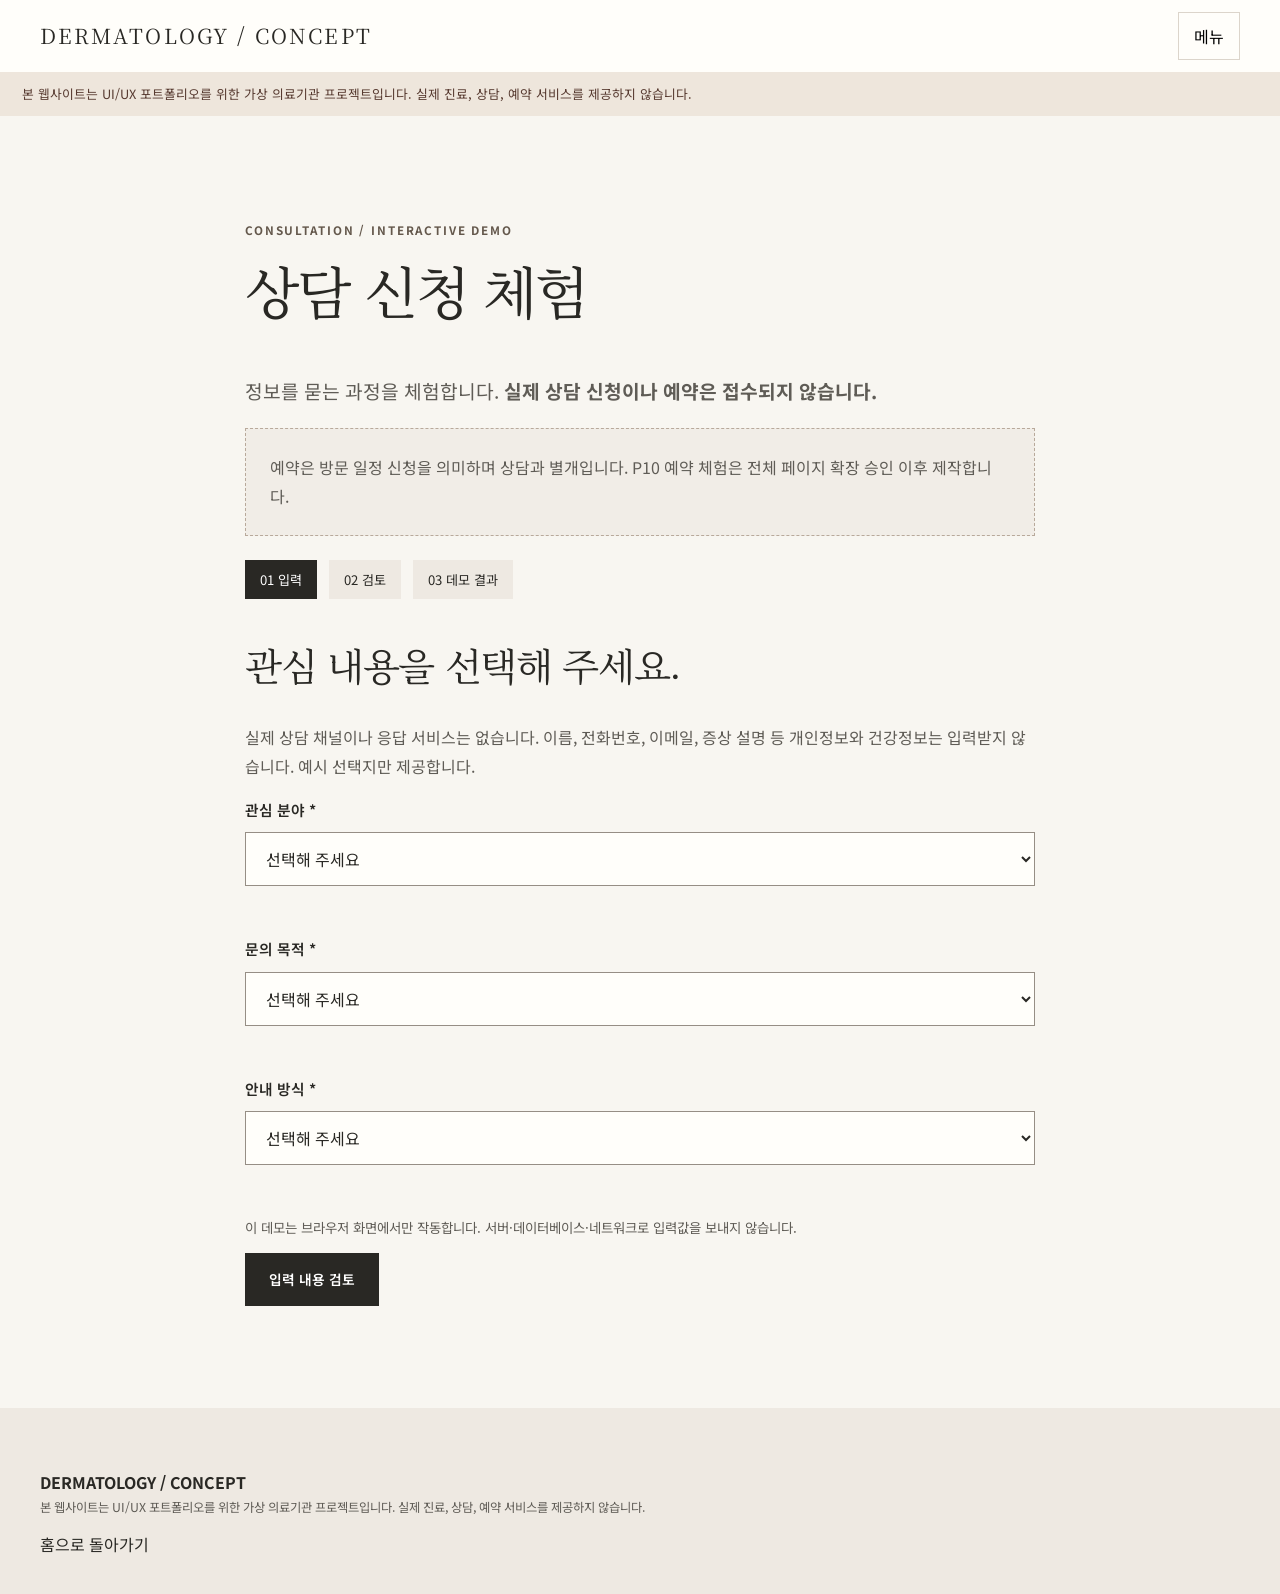
==== commit 402455bc: "UX-001 R08-A01: preserve approved P01 mobile heading; correct README, add favicon and QA handoff" ====
--- a/pages/consultation.html
+++ b/pages/consultation.html
@@ -1,4 +1,4 @@
-<!doctype html><html lang="ko"><head><meta charset="utf-8"><meta name="viewport" content="width=device-width,initial-scale=1"><meta name="description" content="실제 개인정보를 수집하지 않는 가상 피부과 상담 신청 UX 데모."><title>상담 신청 체험 | Dermatology Concept</title><link rel="stylesheet" href="../styles/tokens.css"><link rel="stylesheet" href="../styles/base.css"><link rel="stylesheet" href="../styles/components.css"><link rel="stylesheet" href="../styles/responsive.css"></head><body><a class="sr-only" href="#main">본문 바로가기</a><header class="site-header"><div class="container header-inner"><a class="wordmark" href="../index.html">DERMATOLOGY / CONCEPT</a><button class="menu-toggle" type="button" aria-expanded="false" aria-controls="main-nav" aria-label="전체 메뉴 열기 또는 닫기">메뉴</button><nav id="main-nav" class="nav-list" aria-label="주 메뉴"><a href="../index.html#concerns">피부 고민</a><a href="../index.html#treatments">시술 안내</a><a href="treatment.html">의료 신뢰</a><a href="../index.html#visit">방문 안내</a><a href="consultation.html" aria-current="page">상담 체험</a></nav></div></header><div class="disclosure">본 웹사이트는 UI/UX 포트폴리오를 위한 가상 의료기관 프로젝트입니다. 실제 진료, 상담, 예약 서비스를 제공하지 않습니다.</div><main id="main"><section class="section"><div class="container form-shell"><p class="eyebrow">Consultation / Interactive demo</p><h1 id="flow-heading" tabindex="-1">상담 신청 체험</h1><p class="lead">정보를 묻는 과정을 체험합니다. <strong>실제 상담 신청이나 예약은 접수되지 않습니다.</strong></p><div class="placeholder" id="reservation-note">예약은 방문 일정 신청을 의미하며 상담과 별개입니다. P10 예약 체험은 전체 페이지 확장 승인 이후 제작합니다.</div><div class="progress" aria-label="진행 단계"><span data-progress class="active">01 입력</span><span data-progress>02 검토</span><span data-progress>03 데모 결과</span></div>
+<!doctype html><html lang="ko"><head><meta charset="utf-8"><meta name="viewport" content="width=device-width,initial-scale=1"><meta name="description" content="실제 개인정보를 수집하지 않는 가상 피부과 상담 신청 UX 데모."><link rel="icon" type="image/svg+xml" href="../assets/favicon.svg"><title>상담 신청 체험 | Dermatology Concept</title><link rel="stylesheet" href="../styles/tokens.css"><link rel="stylesheet" href="../styles/base.css"><link rel="stylesheet" href="../styles/components.css"><link rel="stylesheet" href="../styles/responsive.css"></head><body><a class="sr-only" href="#main">본문 바로가기</a><header class="site-header"><div class="container header-inner"><a class="wordmark" href="../index.html">DERMATOLOGY / CONCEPT</a><button class="menu-toggle" type="button" aria-expanded="false" aria-controls="main-nav" aria-label="전체 메뉴 열기 또는 닫기">메뉴</button><nav id="main-nav" class="nav-list" aria-label="주 메뉴"><a href="../index.html#concerns">피부 고민</a><a href="../index.html#treatments">시술 안내</a><a href="treatment.html">의료 신뢰</a><a href="../index.html#visit">방문 안내</a><a href="consultation.html" aria-current="page">상담 체험</a></nav></div></header><div class="disclosure">본 웹사이트는 UI/UX 포트폴리오를 위한 가상 의료기관 프로젝트입니다. 실제 진료, 상담, 예약 서비스를 제공하지 않습니다.</div><main id="main"><section class="section"><div class="container form-shell"><p class="eyebrow">Consultation / Interactive demo</p><h1 id="flow-heading" tabindex="-1">상담 신청 체험</h1><p class="lead">정보를 묻는 과정을 체험합니다. <strong>실제 상담 신청이나 예약은 접수되지 않습니다.</strong></p><div class="placeholder" id="reservation-note">예약은 방문 일정 신청을 의미하며 상담과 별개입니다. P10 예약 체험은 전체 페이지 확장 승인 이후 제작합니다.</div><div class="progress" aria-label="진행 단계"><span data-progress class="active">01 입력</span><span data-progress>02 검토</span><span data-progress>03 데모 결과</span></div>
 <section id="step-input" aria-labelledby="input-title"><h2 id="input-title" tabindex="-1">관심 내용을 선택해 주세요.</h2><p>실제 상담 채널이나 응답 서비스는 없습니다. 이름, 전화번호, 이메일, 증상 설명 등 개인정보와 건강정보는 입력받지 않습니다. 예시 선택지만 제공합니다.</p><div id="form-alert" class="form-alert hidden" role="alert">필수 선택 항목을 확인해 주세요. 입력 오류를 수정한 후 다시 검토할 수 있습니다.</div><form id="demo-form" novalidate><div class="field"><label for="concern">관심 분야 <span aria-hidden="true">*</span></label><select id="concern" name="concern" required aria-describedby="error-concern"><option value="">선택해 주세요</option><option value="texture">피부 결에 대한 일반 정보</option><option value="tone">피부 톤에 대한 일반 정보</option><option value="care">관리 절차에 대한 일반 정보</option></select><span class="field-error" id="error-concern" aria-live="polite"></span></div><div class="field"><label for="goal">문의 목적 <span aria-hidden="true">*</span></label><select id="goal" name="goal" required aria-describedby="error-goal"><option value="">선택해 주세요</option><option value="information">정보 탐색</option><option value="process">진행 절차 이해</option><option value="comparison">안내 내용 비교</option></select><span class="field-error" id="error-goal" aria-live="polite"></span></div><div class="field"><label for="channel">안내 방식 <span aria-hidden="true">*</span></label><select id="channel" name="channel" required aria-describedby="error-channel"><option value="">선택해 주세요</option><option value="onscreen">화면 내 안내 예시</option><option value="checklist">체크리스트 예시</option></select><span class="field-error" id="error-channel" aria-live="polite"></span></div><p class="note">이 데모는 브라우저 화면에서만 작동합니다. 서버·데이터베이스·네트워크로 입력값을 보내지 않습니다.</p><button class="btn" type="submit">입력 내용 검토</button></form></section>
 <section id="step-review" class="hidden" aria-labelledby="review-title"><h2 id="review-title" tabindex="-1">입력 내용 검토</h2><p>아래 선택값을 확인해 주세요. 실제 전송이나 접수는 이루어지지 않습니다.</p><dl><div class="review-row"><dt>관심 분야</dt><dd id="review-concern"></dd></div><div class="review-row"><dt>문의 목적</dt><dd id="review-goal"></dd></div><div class="review-row"><dt>안내 방식</dt><dd id="review-channel"></dd></div></dl><div class="button-row"><button class="btn btn-outline" type="button" id="edit">입력 수정</button><button class="btn" type="button" id="complete">데모 결과 보기</button></div></section>
 <section id="step-result" class="hidden" aria-labelledby="result-title"><div class="status-result"><p class="eyebrow">Demo complete / Not submitted</p><h2 id="result-title" tabindex="-1">상담 신청 흐름 체험이 완료되었습니다.</h2><p><strong>실제 상담이나 예약은 접수되지 않았습니다.</strong> 입력한 예시 선택값은 저장하거나 전송하지 않았습니다.</p><div class="button-row"><button class="btn btn-outline" type="button" id="retry">다시 체험하기</button><a class="btn" href="treatment.html#faq">시술 정보 FAQ 보기</a></div></div></section></div></section></main><footer class="site-footer"><div class="container"><strong>DERMATOLOGY / CONCEPT</strong><p class="legal">본 웹사이트는 UI/UX 포트폴리오를 위한 가상 의료기관 프로젝트입니다. 실제 진료, 상담, 예약 서비스를 제공하지 않습니다.</p><a href="../index.html">홈으로 돌아가기</a></div></footer><script src="../scripts/navigation.js" defer></script><script src="../scripts/consultation-demo.js" defer></script></body></html>
--- a/styles/base.css
+++ b/styles/base.css
@@ -1,2 +1,5 @@
 @import url('https://fonts.googleapis.com/css2?family=Noto+Sans+KR:wght@400;500;600;700&family=Noto+Serif+KR:wght@400;500&display=swap');
 *,*::before,*::after{box-sizing:border-box}html{scroll-behavior:smooth}body{margin:0;background:var(--ivory);color:var(--ink);font:400 16px/1.8 var(--font-body);overflow-wrap:anywhere}img{max-width:100%;height:auto}a{color:inherit;text-decoration:none}a:hover{text-decoration:underline}button,input,select{font:inherit}button{cursor:pointer}button:disabled{opacity:.45;cursor:not-allowed}h1,h2,h3,p{margin-top:0}h1,h2{font-family:var(--font-display);font-weight:400;line-height:1.35;letter-spacing:-.035em}h1{font-size:clamp(2.4rem,4.4vw,4.6rem)}h2{font-size:clamp(1.9rem,3vw,3.1rem)}h3{font-size:1.18rem}p{color:var(--muted)}:focus-visible{outline:3px solid var(--focus);outline-offset:4px}.sr-only{position:absolute;width:1px;height:1px;overflow:hidden;clip:rect(0,0,0,0);white-space:nowrap}.container{width:min(calc(100% - 64px),var(--container));margin-inline:auto}.section{padding:clamp(68px,8vw,120px) 0}.eyebrow{font-size:.73rem;letter-spacing:.16em;text-transform:uppercase;color:var(--accent);font-weight:700}.lead{font-size:clamp(1rem,1.5vw,1.2rem);max-width:58ch}.note{font-size:.84rem}.legal{font-size:.77rem;line-height:1.7}.muted{color:var(--muted)}.disclosure{background:#eee6dc;color:#573a30;padding:12px 22px;font-size:.8rem;line-height:1.6}.site-footer{background:var(--warm);padding:60px 0 35px}.site-footer .footer-inner{display:grid;grid-template-columns:1fr 1fr;gap:32px}.site-footer nav{display:flex;flex-wrap:wrap;gap:14px;align-content:start}.site-footer small{grid-column:1/-1;color:var(--muted)}
+
+h1,h2,h3{word-break:keep-all}
+.sr-only:focus-visible{position:fixed;top:10px;left:10px;z-index:100;clip:auto;width:auto;height:auto;overflow:visible;white-space:normal;padding:10px 14px;background:var(--paper);color:var(--ink);border:2px solid var(--focus)}
--- a/styles/components.css
+++ b/styles/components.css
@@ -3,11 +3,11 @@
 /* R04 v0.2.1: editable original editorial assets; not actual clinic or treatment photos. */
 .editorial-photo{position:relative;margin:0;min-width:0;overflow:hidden;background:var(--warm);aspect-ratio:1.05}
 .editorial-photo img{display:block;width:100%;height:100%;object-fit:cover}
-.editorial-photo figcaption{position:absolute;right:16px;bottom:14px;left:16px;padding:8px 10px;background:rgba(255,254,250,.9);font-size:.69rem;line-height:1.45;color:var(--ink)}
+.editorial-photo figcaption{position:absolute;right:16px;bottom:14px;left:16px;padding:8px 10px;background:rgba(255,254,250,.9);font-size:.75rem;line-height:1.45;color:var(--ink)}
 .editorial-photo--wide{aspect-ratio:2.4}
 [id^="step-"]>h2:focus{outline:3px solid var(--focus);outline-offset:6px}
 @media(max-width:800px){.editorial-photo{aspect-ratio:1.25}.editorial-photo--wide{aspect-ratio:1.8}}
-@media(max-width:500px){.editorial-photo{aspect-ratio:1}.editorial-photo--wide{aspect-ratio:1.4}.editorial-photo figcaption{font-size:.65rem}}
+@media(max-width:500px){.editorial-photo{aspect-ratio:1}.editorial-photo--wide{aspect-ratio:1.4}.editorial-photo figcaption{font-size:.75rem}}
 /* Explicit sizing for interactive elements in the preview browser and CSS embedding. */
 .btn{box-sizing:border-box}
 
@@ -16,3 +16,8 @@
 .trust-grid{display:grid;grid-template-columns:minmax(0,1.2fr) minmax(0,.8fr);gap:clamp(30px,5vw,80px);align-items:center}
 .trust-grid .editorial-photo{aspect-ratio:1.35}
 @media(max-width:800px){.trust-grid{grid-template-columns:minmax(0,1fr)}.trust-grid .editorial-photo{aspect-ratio:1.8}}
+
+/* UX-001 v0.2.2 R06 licensed medical-space editorial photography. */
+.editorial-photo img[data-fallback-src]{object-position:50% 50%;filter:saturate(.83) sepia(.06)}
+.editorial-photo:has(img[data-fallback-src]){background:#ded4c7}
+.editorial-photo:has(img[data-fallback-src]) figcaption{max-width:calc(100% - 32px)}
